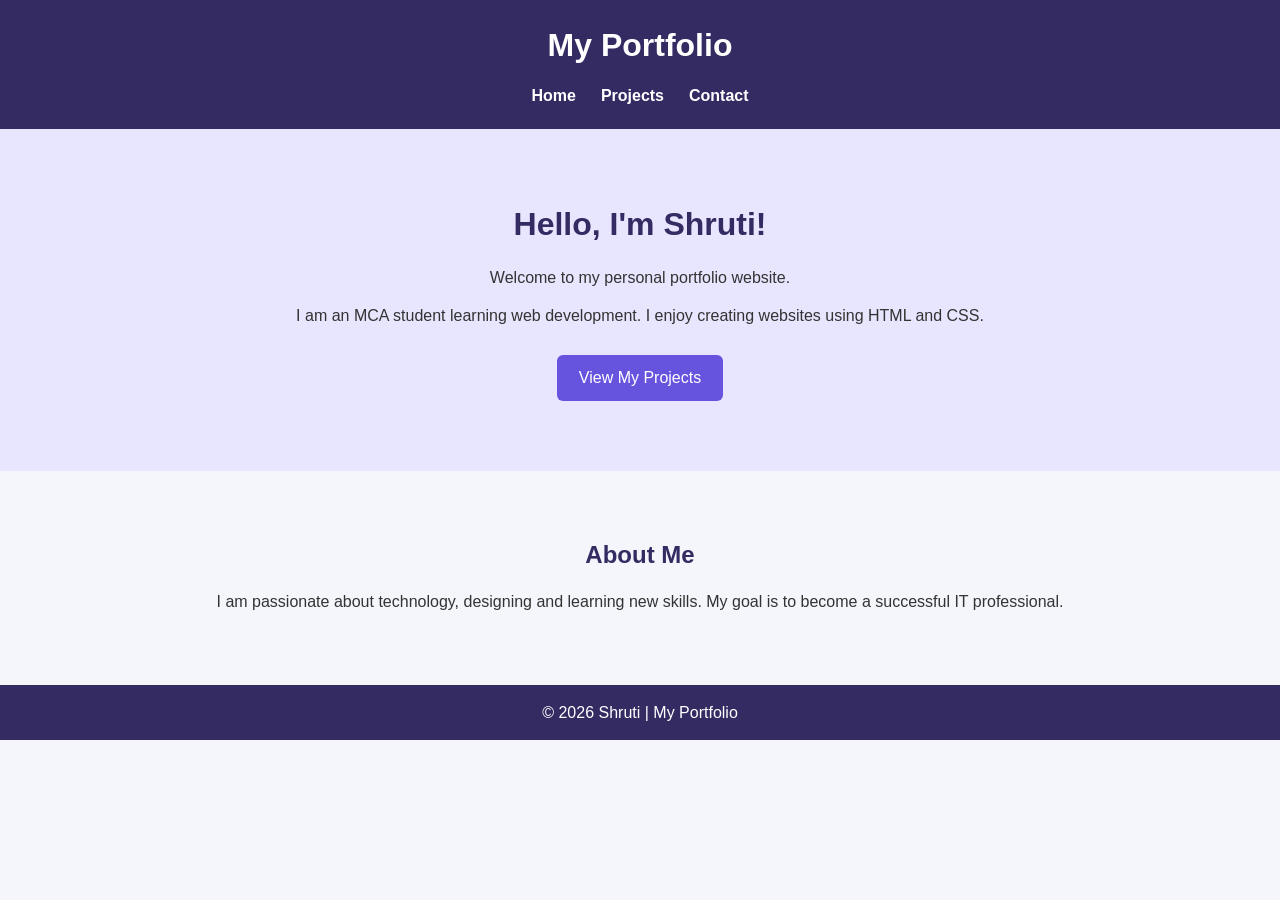
==== index.html @ 4481ad89 "Add files via upload Upload portfolio website." ====
<!DOCTYPE html>
<html lang="en">
<head>
    <meta charset="UTF-8">
    <meta name="viewport" content="width=device-width, initial-scale=1.0">
    <title>Home | My Portfolio</title>
    <link rel="stylesheet" href="styles.css">
</head>
<body>
    <header>
        <h1>My Portfolio</h1>
        <nav>
            <a href="index.html">Home</a>
            <a href="projects.html">Projects</a>
            <a href="contact.html">Contact</a>
        </nav>
    </header>

    <main>
        <section class="hero">
            <h2>Hello, I'm Shruti!</h2>
            <p>Welcome to my personal portfolio website.</p>
            <p>I am an MCA student learning web development.
               I enjoy creating websites using HTML and CSS.</p>
            <a class="btn" href="projects.html">View My Projects</a>
        </section>

        <section class="about">
            <h2>About Me</h2>
            <p>I am passionate about technology, designing
               and learning new skills. My goal is to
               become a successful IT professional.</p>
        </section>
    </main>

    <footer>
        <p>&copy; 2026 Shruti | My Portfolio</p>
    </footer>
</body>
</html>
---- styles.css ----
* {
    margin: 0;
    padding: 0;
    box-sizing: border-box;
}

body {
    font-family: Arial, sans-serif;
    background-color: #f4f6fb;
    color: #333;
    line-height: 1.6;
}

/* Header */
header {
    background-color: #342b63;
    color: white;
    padding: 20px;
    text-align: center;
}

header h1 {
    margin-bottom: 12px;
}

/* Navigation */
nav {
    display: flex;
    justify-content: center;
    gap: 25px;
    flex-wrap: wrap;
}

nav a {
    color: white;
    text-decoration: none;
    font-weight: bold;
}

nav a:hover {
    color: #ffd166;
}

/* Home hero */
.hero {
    text-align: center;
    padding: 70px 20px;
    background-color: #e8e5ff;
}

.hero h2 {
    color: #342b63;
    font-size: 32px;
    margin-bottom: 15px;
}

.hero p {
    margin-bottom: 12px;
}

/* Button */
.btn {
    display: inline-block;
    background-color: #6654df;
    color: white;
    padding: 10px 22px;
    margin-top: 15px;
    text-decoration: none;
    border-radius: 6px;
}

.btn:hover {
    background-color: #4938b5;
}

/* About and content */
.about, .content {
    max-width: 1000px;
    margin: 35px auto;
    padding: 30px 20px;
    text-align: center;
}

.about h2, .content h2 {
    color: #342b63;
    margin-bottom: 15px;
}

/* Project cards */
.project-container {
    display: flex;
    justify-content: center;
    gap: 20px;
    flex-wrap: wrap;
    margin-top: 25px;
}

.project-card {
    background-color: white;
    padding: 25px;
    border-radius: 10px;
    width: 280px;
    box-shadow: 0 3px 12px rgba(0,0,0,0.1);
    text-align: left;
}

.project-card h3 {
    color: #6654df;
    margin-bottom: 10px;
}

/* Contact form */
.contact-form {
    max-width: 500px;
    margin: 25px auto;
    display: flex;
    flex-direction: column;
    gap: 12px;
    text-align: left;
}

.contact-form input,
.contact-form textarea {
    padding: 12px;
    border: 1px solid #ccc;
    border-radius: 6px;
    font-size: 15px;
    width: 100%;
}

.contact-form button {
    padding: 12px;
    background-color: #6654df;
    color: white;
    border: none;
    border-radius: 6px;
    font-size: 16px;
    cursor: pointer;
}

.contact-form button:hover {
    background-color: #4938b5;
}

/* Footer */
footer {
    background-color: #342b63;
    color: white;
    text-align: center;
    padding: 15px;
    margin-top: 40px;
}
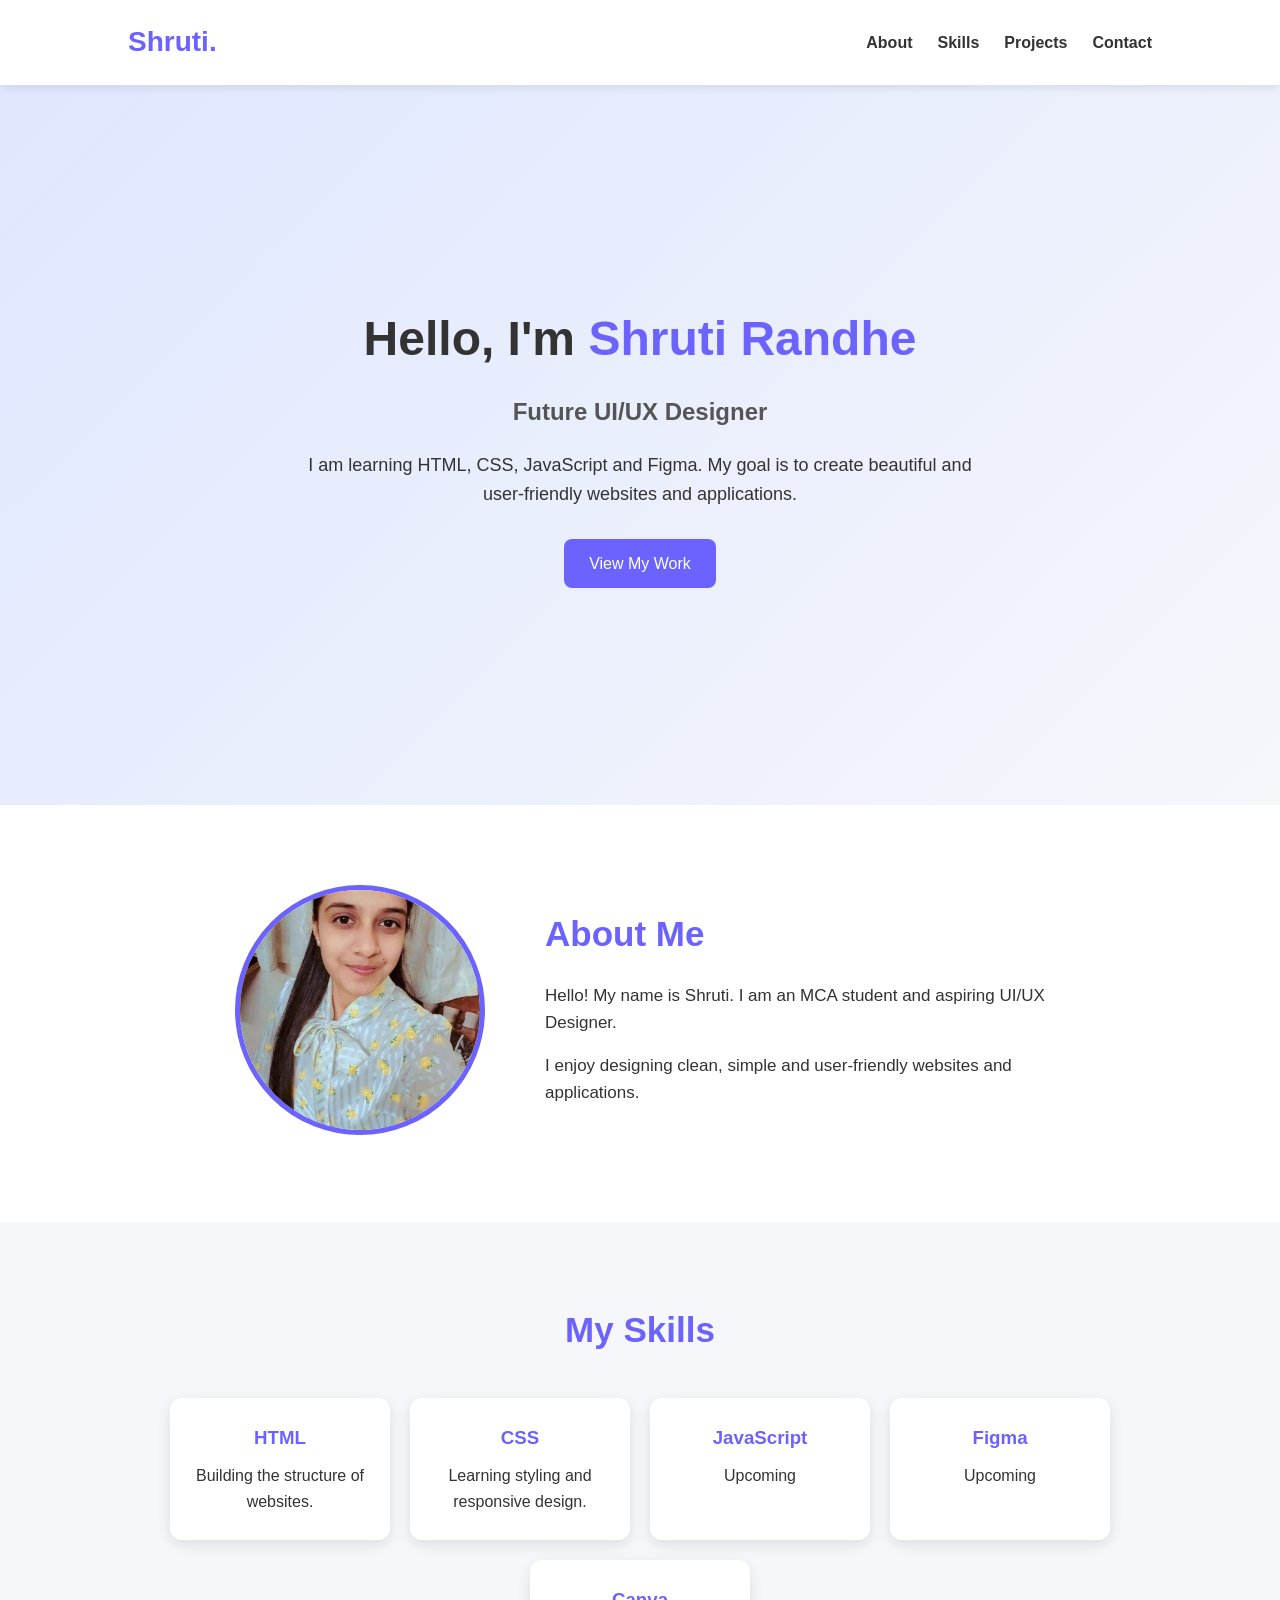
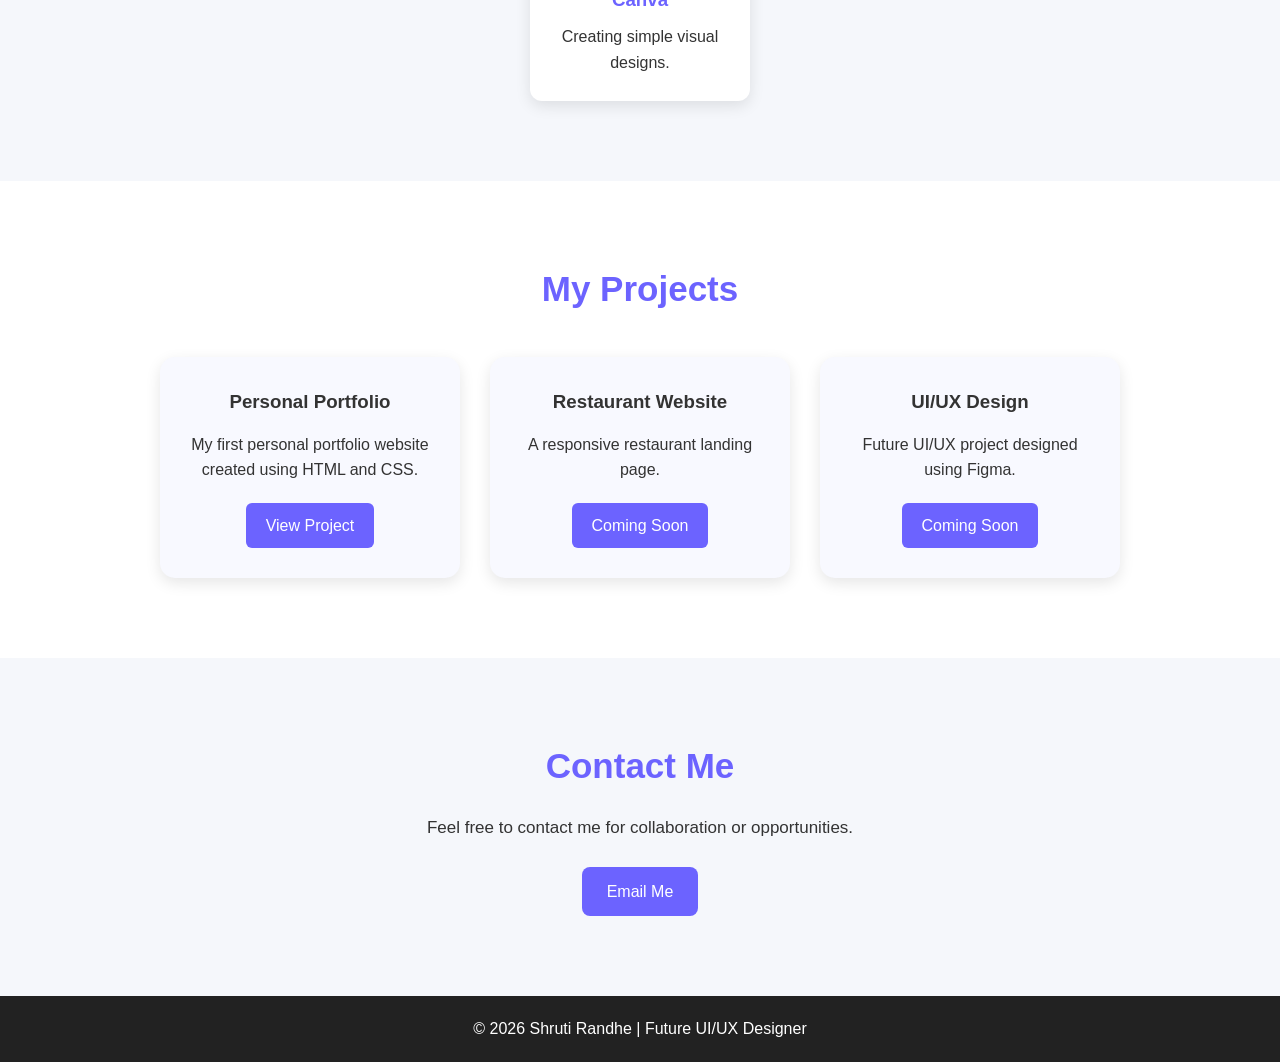
==== commit 4de437b7: "Final portfolio version" ====
--- a/index.html
+++ b/index.html
@@ -1,41 +1,212 @@
-
-<!DOCTYPE html>
-<html lang="en">
-<head>
-    <meta charset="UTF-8">
-    <meta name="viewport" content="width=device-width, initial-scale=1.0">
-    <title>Home | My Portfolio</title>
-    <link rel="stylesheet" href="styles.css">
-</head>
-<body>
-    <header>
-        <h1>My Portfolio</h1>
-        <nav>
-            <a href="index.html">Home</a>
-            <a href="projects.html">Projects</a>
-            <a href="contact.html">Contact</a>
-        </nav>
-    </header>
-
-    <main>
-        <section class="hero">
-            <h2>Hello, I'm Shruti!</h2>
-            <p>Welcome to my personal portfolio website.</p>
-            <p>I am an MCA student learning web development.
-               I enjoy creating websites using HTML and CSS.</p>
-            <a class="btn" href="projects.html">View My Projects</a>
-        </section>
-
-        <section class="about">
-            <h2>About Me</h2>
-            <p>I am passionate about technology, designing
-               and learning new skills. My goal is to
-               become a successful IT professional.</p>
-        </section>
-    </main>
-
-    <footer>
-        <p>&copy; 2026 Shruti | My Portfolio</p>
-    </footer>
-</body>
+<!DOCTYPE html>
+<html lang="en">
+
+<head>
+    <meta charset="UTF-8">
+    <meta name="viewport" content="width=device-width, initial-scale=1.0">
+
+    <title>Shruti | Portfolio</title>
+
+    <!-- CSS File -->
+    <link rel="stylesheet" href="style.css">
+</head>
+
+<body>
+
+    <!-- NAVIGATION BAR -->
+
+    <nav class="navbar">
+
+        <h2 class="logo">Shruti.</h2>
+
+        <ul class="nav-links">
+            <li><a href="#about">About</a></li>
+            <li><a href="#skills">Skills</a></li>
+            <li><a href="#projects">Projects</a></li>
+            <li><a href="#contact">Contact</a></li>
+        </ul>
+
+    </nav>
+
+
+    <!-- HERO SECTION -->
+
+    <section class="hero">
+
+        <div class="hero-content">
+
+            <h1>Hello, I'm <span>Shruti Randhe</span></h1>
+
+            <h2>Future UI/UX Designer</h2>
+
+            <p>
+                I am learning HTML, CSS, JavaScript and Figma.
+                My goal is to create beautiful and user-friendly
+                websites and applications.
+            </p>
+
+            <a href="#projects" class="btn">
+                View My Work
+            </a>
+
+        </div>
+
+    </section>
+
+
+    <!-- ABOUT SECTION -->
+
+    <section id="about" class="about">
+
+        <div class="about-image">
+
+            <img src="profile.jpg" alt="Shruti Profile Picture">
+
+        </div>
+
+        <div class="about-content">
+
+            <h2>About Me</h2>
+
+            <p>
+                Hello! My name is Shruti. I am an MCA student
+                and aspiring UI/UX Designer.
+            </p>
+
+            <p>
+                I enjoy designing clean, simple and user-friendly
+                websites and applications.
+            </p>
+
+        </div>
+
+    </section>
+
+
+    <!-- SKILLS SECTION -->
+
+    <section id="skills" class="skills">
+
+        <h2>My Skills</h2>
+
+        <div class="skills-container">
+
+            <div class="skill-card">
+                <h3>HTML</h3>
+                <p>Building the structure of websites.</p>
+            </div>
+
+            <div class="skill-card">
+                <h3>CSS</h3>
+                <p>Learning styling and responsive design.</p>
+            </div>
+
+            <div class="skill-card">
+                <h3>JavaScript</h3>
+                <p>Upcoming</p>
+            </div>
+
+            <div class="skill-card">
+                <h3>Figma</h3>
+                <p>Upcoming</p>
+            </div>
+
+            <div class="skill-card">
+                <h3>Canva</h3>
+                <p>Creating simple visual designs.</p>
+            </div>
+
+        </div>
+
+    </section>
+
+
+    <!-- PROJECT SECTION -->
+
+    <section id="projects" class="projects">
+
+        <h2>My Projects</h2>
+
+        <div class="project-container">
+
+
+            <div class="project-card">
+
+                <h3>Personal Portfolio</h3>
+
+                <p>
+                    My first personal portfolio website created
+                    using HTML and CSS.
+                </p>
+
+                <a href="#" class="project-btn">
+                    View Project
+                </a>
+
+            </div>
+
+
+            <div class="project-card">
+
+                <h3>Restaurant Website</h3>
+
+                <p>
+                    A responsive restaurant landing page.
+                </p>
+
+                <a href="#" class="project-btn">
+                    Coming Soon
+                </a>
+
+            </div>
+
+
+            <div class="project-card">
+
+                <h3>UI/UX Design</h3>
+
+                <p>
+                    Future UI/UX project designed using Figma.
+                </p>
+
+                <a href="#" class="project-btn">
+                    Coming Soon
+                </a>
+
+            </div>
+
+
+        </div>
+
+    </section>
+
+
+    <!-- CONTACT SECTION -->
+
+    <section id="contact" class="contact">
+
+        <h2>Contact Me</h2>
+
+        <p>
+            Feel free to contact me for collaboration or opportunities.
+        </p>
+
+        <a href="mailto:shrutirandhe423@gmail.com" class="btn">
+            Email Me
+        </a>
+
+    </section>
+
+
+    <!-- FOOTER -->
+
+    <footer>
+
+        <p>© 2026 Shruti Randhe | Future UI/UX Designer</p>
+
+    </footer>
+
+
+</body>
+
 </html>
--- a/style.css
+++ b/style.css
@@ -0,0 +1,505 @@
+/* =========================
+   GENERAL STYLING
+========================= */
+
+* {
+    margin: 0;
+    padding: 0;
+    box-sizing: border-box;
+}
+
+
+body {
+    font-family: Arial, sans-serif;
+    background-color: #f5f7fb;
+    color: #333;
+    line-height: 1.6;
+}
+
+
+/* =========================
+   NAVIGATION BAR
+========================= */
+
+.navbar {
+    display: flex;
+    justify-content: space-between;
+    align-items: center;
+
+    padding: 20px 10%;
+
+    background-color: #ffffff;
+
+    box-shadow: 0 2px 10px rgba(0, 0, 0, 0.1);
+
+    position: sticky;
+    top: 0;
+}
+
+
+.logo {
+    font-size: 28px;
+    color: #6c63ff;
+}
+
+
+.nav-links {
+    display: flex;
+    list-style: none;
+    gap: 25px;
+}
+
+
+.nav-links a {
+    text-decoration: none;
+    color: #333;
+
+    font-weight: bold;
+
+    transition: 0.3s;
+}
+
+
+.nav-links a:hover {
+    color: #6c63ff;
+}
+
+
+/* =========================
+   HERO SECTION
+========================= */
+
+.hero {
+
+    min-height: 80vh;
+
+    display: flex;
+    align-items: center;
+    justify-content: center;
+
+    text-align: center;
+
+    padding: 50px 20px;
+
+    background: linear-gradient(
+        135deg,
+        #e0e7ff,
+        #f5f7fb
+    );
+}
+
+
+.hero-content {
+    max-width: 700px;
+}
+
+
+.hero h1 {
+    font-size: 48px;
+    margin-bottom: 15px;
+}
+
+
+.hero h1 span {
+    color: #6c63ff;
+}
+
+
+.hero h2 {
+    font-size: 24px;
+    margin-bottom: 20px;
+    color: #555;
+}
+
+
+.hero p {
+    font-size: 18px;
+    margin-bottom: 30px;
+}
+
+
+/* =========================
+   BUTTON
+========================= */
+
+.btn {
+
+    display: inline-block;
+
+    background-color: #6c63ff;
+
+    color: white;
+
+    padding: 12px 25px;
+
+    border-radius: 8px;
+
+    text-decoration: none;
+
+    transition: 0.3s;
+}
+
+
+.btn:hover {
+
+    background-color: #5148e5;
+
+    transform: translateY(-3px);
+}
+
+
+/* =========================
+   ABOUT SECTION
+========================= */
+
+.about {
+
+    display: flex;
+
+    align-items: center;
+
+    justify-content: center;
+
+    gap: 60px;
+
+    padding: 80px 10%;
+
+    background-color: white;
+}
+
+
+.about-image img {
+
+    width: 250px;
+    height: 250px;
+
+    border-radius: 50%;
+
+    object-fit: cover;
+
+    border: 5px solid #6c63ff;
+}
+
+
+.about-content {
+
+    max-width: 500px;
+}
+
+
+.about-content h2 {
+
+    font-size: 35px;
+
+    margin-bottom: 20px;
+
+    color: #6c63ff;
+}
+
+
+.about-content p {
+
+    margin-bottom: 15px;
+
+    font-size: 17px;
+}
+
+
+/* =========================
+   SKILLS SECTION
+========================= */
+
+.skills {
+
+    padding: 80px 10%;
+
+    text-align: center;
+}
+
+
+.skills h2 {
+
+    font-size: 35px;
+
+    margin-bottom: 40px;
+
+    color: #6c63ff;
+}
+
+
+.skills-container {
+
+    display: flex;
+
+    justify-content: center;
+
+    flex-wrap: wrap;
+
+    gap: 20px;
+}
+
+
+.skill-card {
+
+    background-color: white;
+
+    width: 220px;
+
+    padding: 25px;
+
+    border-radius: 12px;
+
+    box-shadow: 0 5px 15px rgba(0, 0, 0, 0.1);
+
+    transition: 0.3s;
+}
+
+
+.skill-card:hover {
+
+    transform: translateY(-8px);
+
+    box-shadow: 0 10px 25px rgba(0, 0, 0, 0.15);
+}
+
+
+.skill-card h3 {
+
+    color: #6c63ff;
+
+    margin-bottom: 10px;
+}
+
+
+/* =========================
+   PROJECT SECTION
+========================= */
+
+.projects {
+
+    padding: 80px 10%;
+
+    background-color: white;
+
+    text-align: center;
+}
+
+
+.projects h2 {
+
+    font-size: 35px;
+
+    color: #6c63ff;
+
+    margin-bottom: 40px;
+}
+
+
+.project-container {
+
+    display: flex;
+
+    justify-content: center;
+
+    flex-wrap: wrap;
+
+    gap: 30px;
+}
+
+
+.project-card {
+
+    width: 300px;
+
+    padding: 30px;
+
+    background-color: #f8f9ff;
+
+    border-radius: 15px;
+
+    box-shadow: 0 5px 15px rgba(0, 0, 0, 0.1);
+
+    transition: 0.3s;
+}
+
+
+.project-card:hover {
+
+    transform: translateY(-10px);
+}
+
+
+.project-card h3 {
+
+    margin-bottom: 15px;
+
+    color: #333;
+}
+
+
+.project-card p {
+
+    margin-bottom: 20px;
+}
+
+
+.project-btn {
+
+    display: inline-block;
+
+    background-color: #6c63ff;
+
+    color: white;
+
+    padding: 10px 20px;
+
+    text-decoration: none;
+
+    border-radius: 6px;
+
+    transition: 0.3s;
+}
+
+
+.project-btn:hover {
+
+    background-color: #5148e5;
+
+    transform: scale(1.05);
+}
+
+
+/* =========================
+   CONTACT SECTION
+========================= */
+
+.contact {
+
+    text-align: center;
+
+    padding: 80px 20px;
+}
+
+
+.contact h2 {
+
+    font-size: 35px;
+
+    color: #6c63ff;
+
+    margin-bottom: 20px;
+}
+
+
+.contact p {
+
+    margin-bottom: 25px;
+
+    font-size: 17px;
+}
+
+
+/* =========================
+   FOOTER
+========================= */
+
+footer {
+
+    text-align: center;
+
+    padding: 20px;
+
+    background-color: #222;
+
+    color: white;
+}
+
+
+/* =========================
+   RESPONSIVE DESIGN
+========================= */
+
+
+/* TABLET */
+
+@media (max-width: 768px) {
+
+    .navbar {
+
+        flex-direction: column;
+
+        gap: 15px;
+    }
+
+
+    .hero h1 {
+
+        font-size: 36px;
+    }
+
+
+    .about {
+
+        flex-direction: column;
+
+        text-align: center;
+
+        gap: 30px;
+    }
+
+
+    .about-image img {
+
+        width: 200px;
+        height: 200px;
+    }
+
+}
+
+
+/* MOBILE */
+
+@media (max-width: 480px) {
+
+    .nav-links {
+
+        gap: 12px;
+
+        font-size: 14px;
+    }
+
+
+    .hero h1 {
+
+        font-size: 30px;
+    }
+
+
+    .hero h2 {
+
+        font-size: 20px;
+    }
+
+
+    .hero p {
+
+        font-size: 16px;
+    }
+
+
+    .skills-container,
+    .project-container {
+
+        flex-direction: column;
+
+        align-items: center;
+    }
+
+
+    .skill-card,
+    .project-card {
+
+        width: 100%;
+    }
+
+}
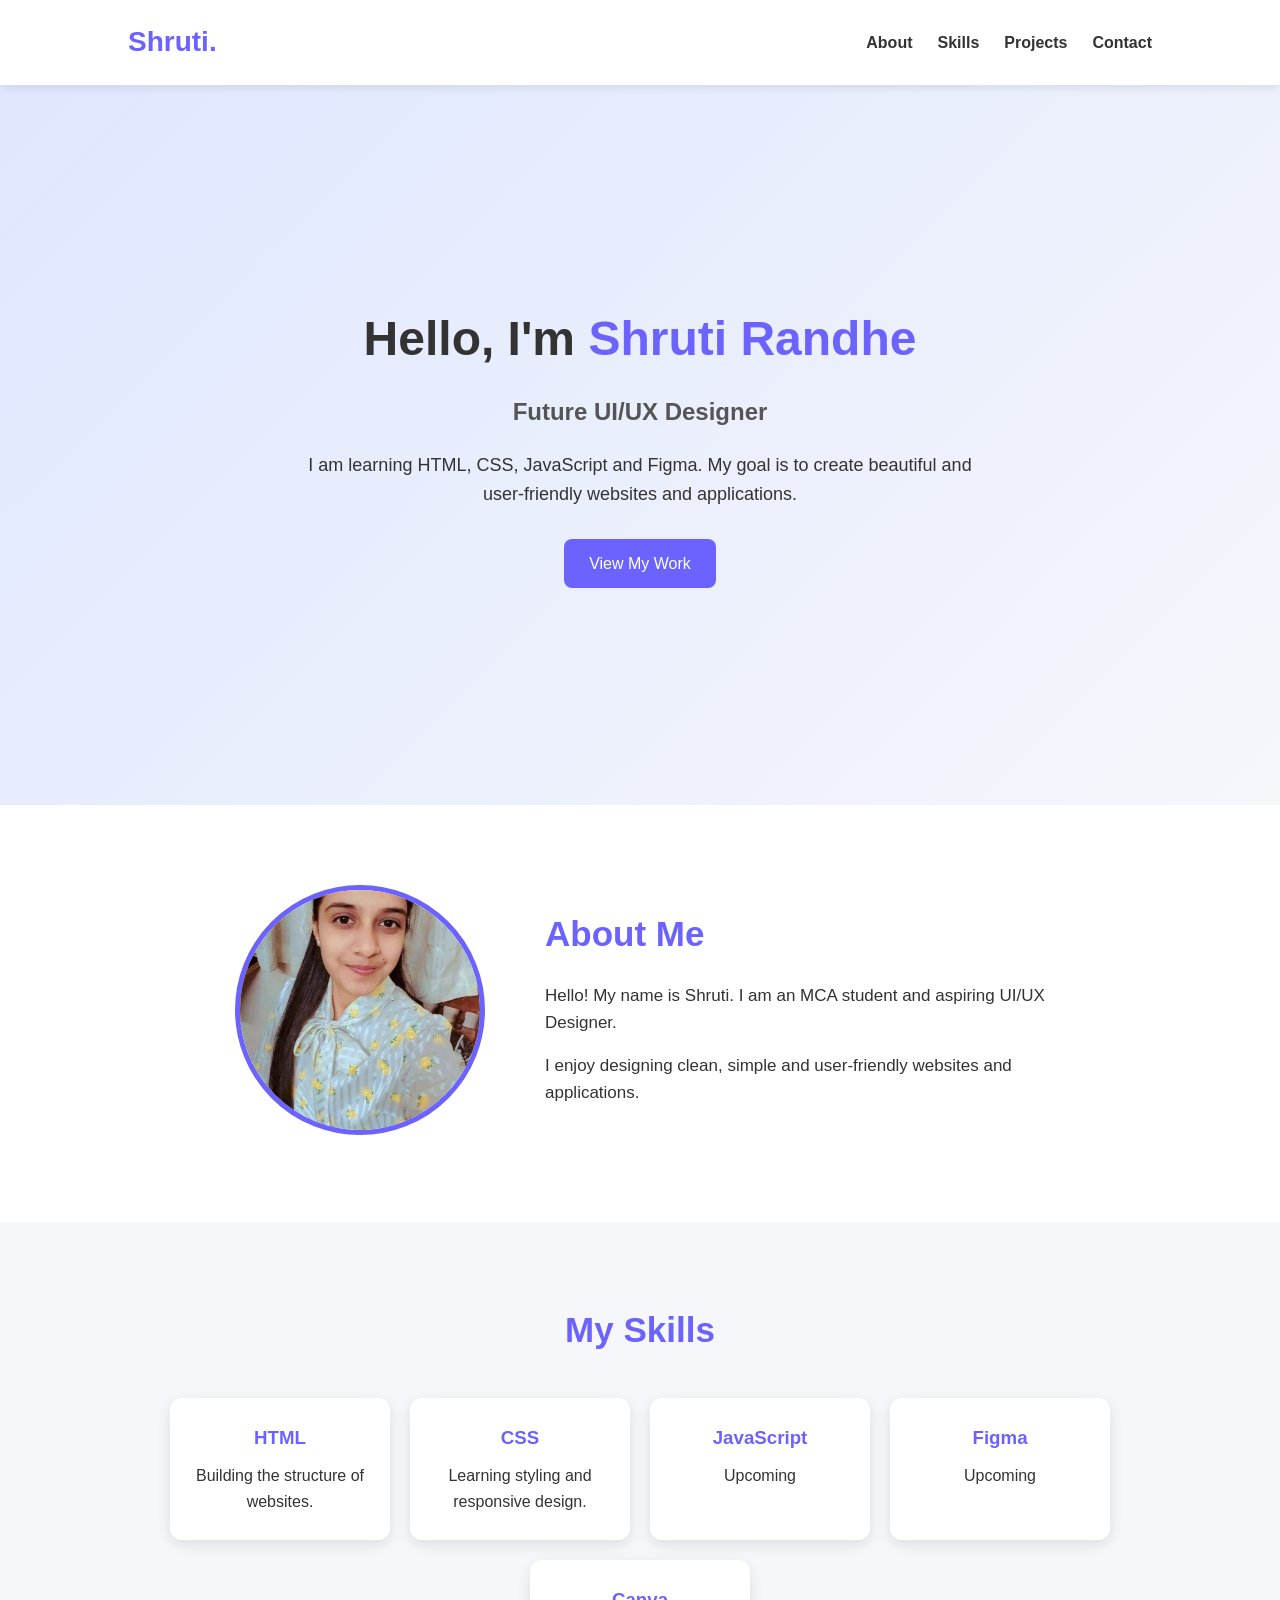
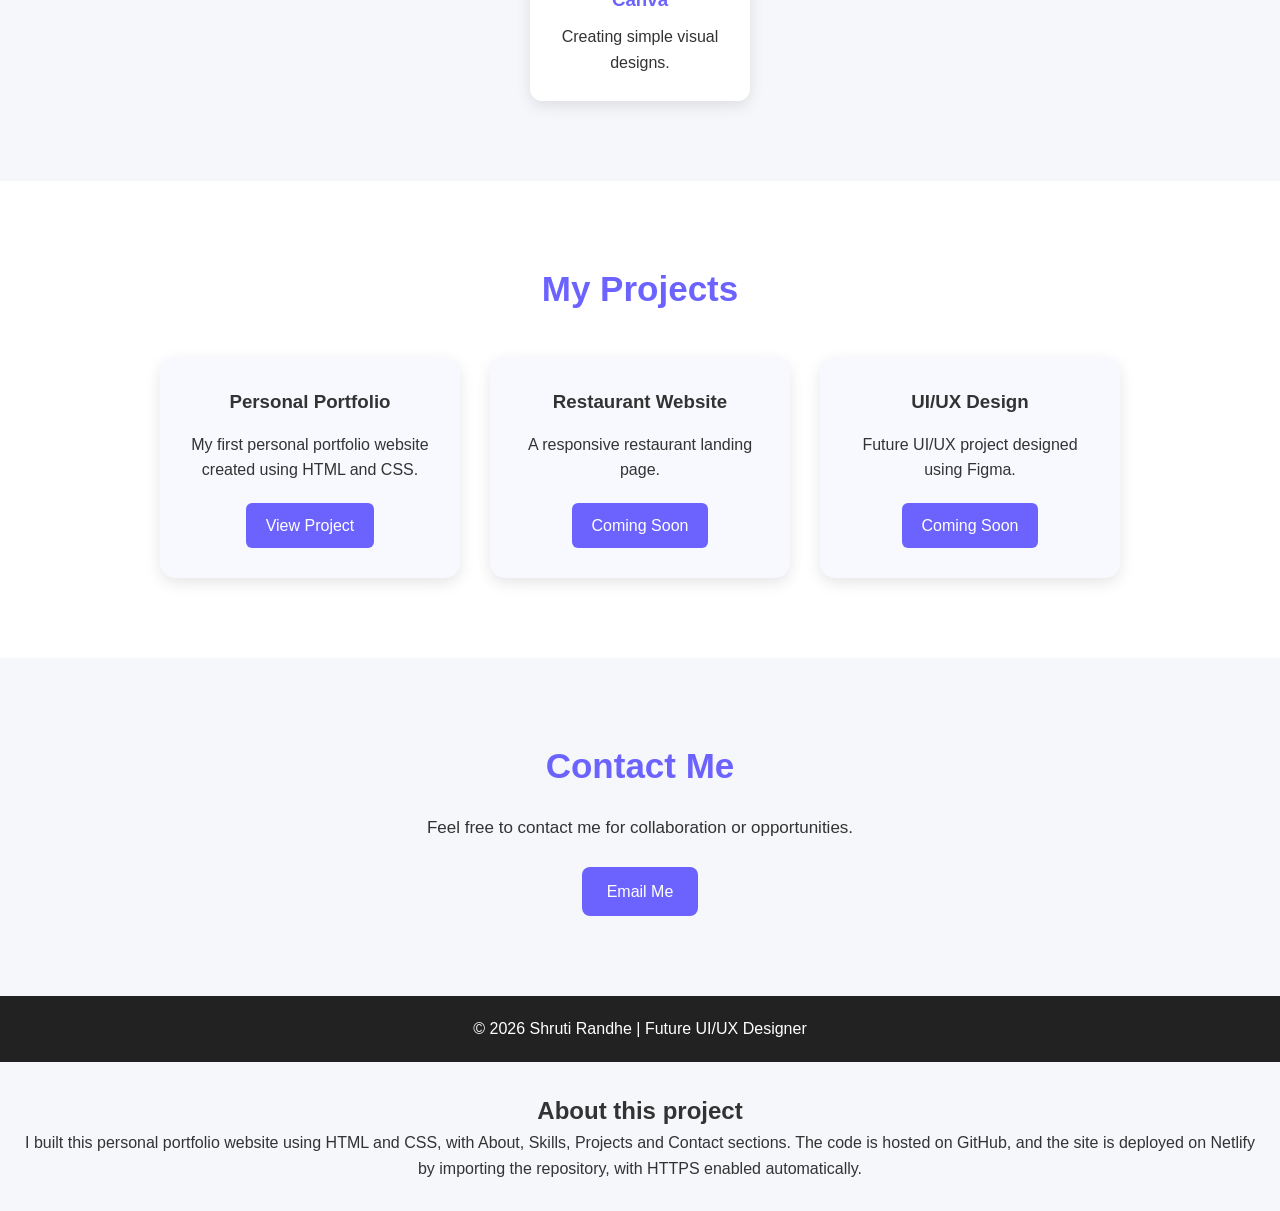
==== commit 106358b0: "Add project description" ====
--- a/index.html
+++ b/index.html
@@ -207,6 +207,10 @@
     </footer>
 
 
+<section style="text-align:center; padding:30px 20px;">
+  <h2>About this project</h2>
+  <p>I built this personal portfolio website using HTML and CSS, with About, Skills, Projects and Contact sections. The code is hosted on GitHub, and the site is deployed on Netlify by importing the repository, with HTTPS enabled automatically.</p>
+</section>
 </body>
 
 </html>
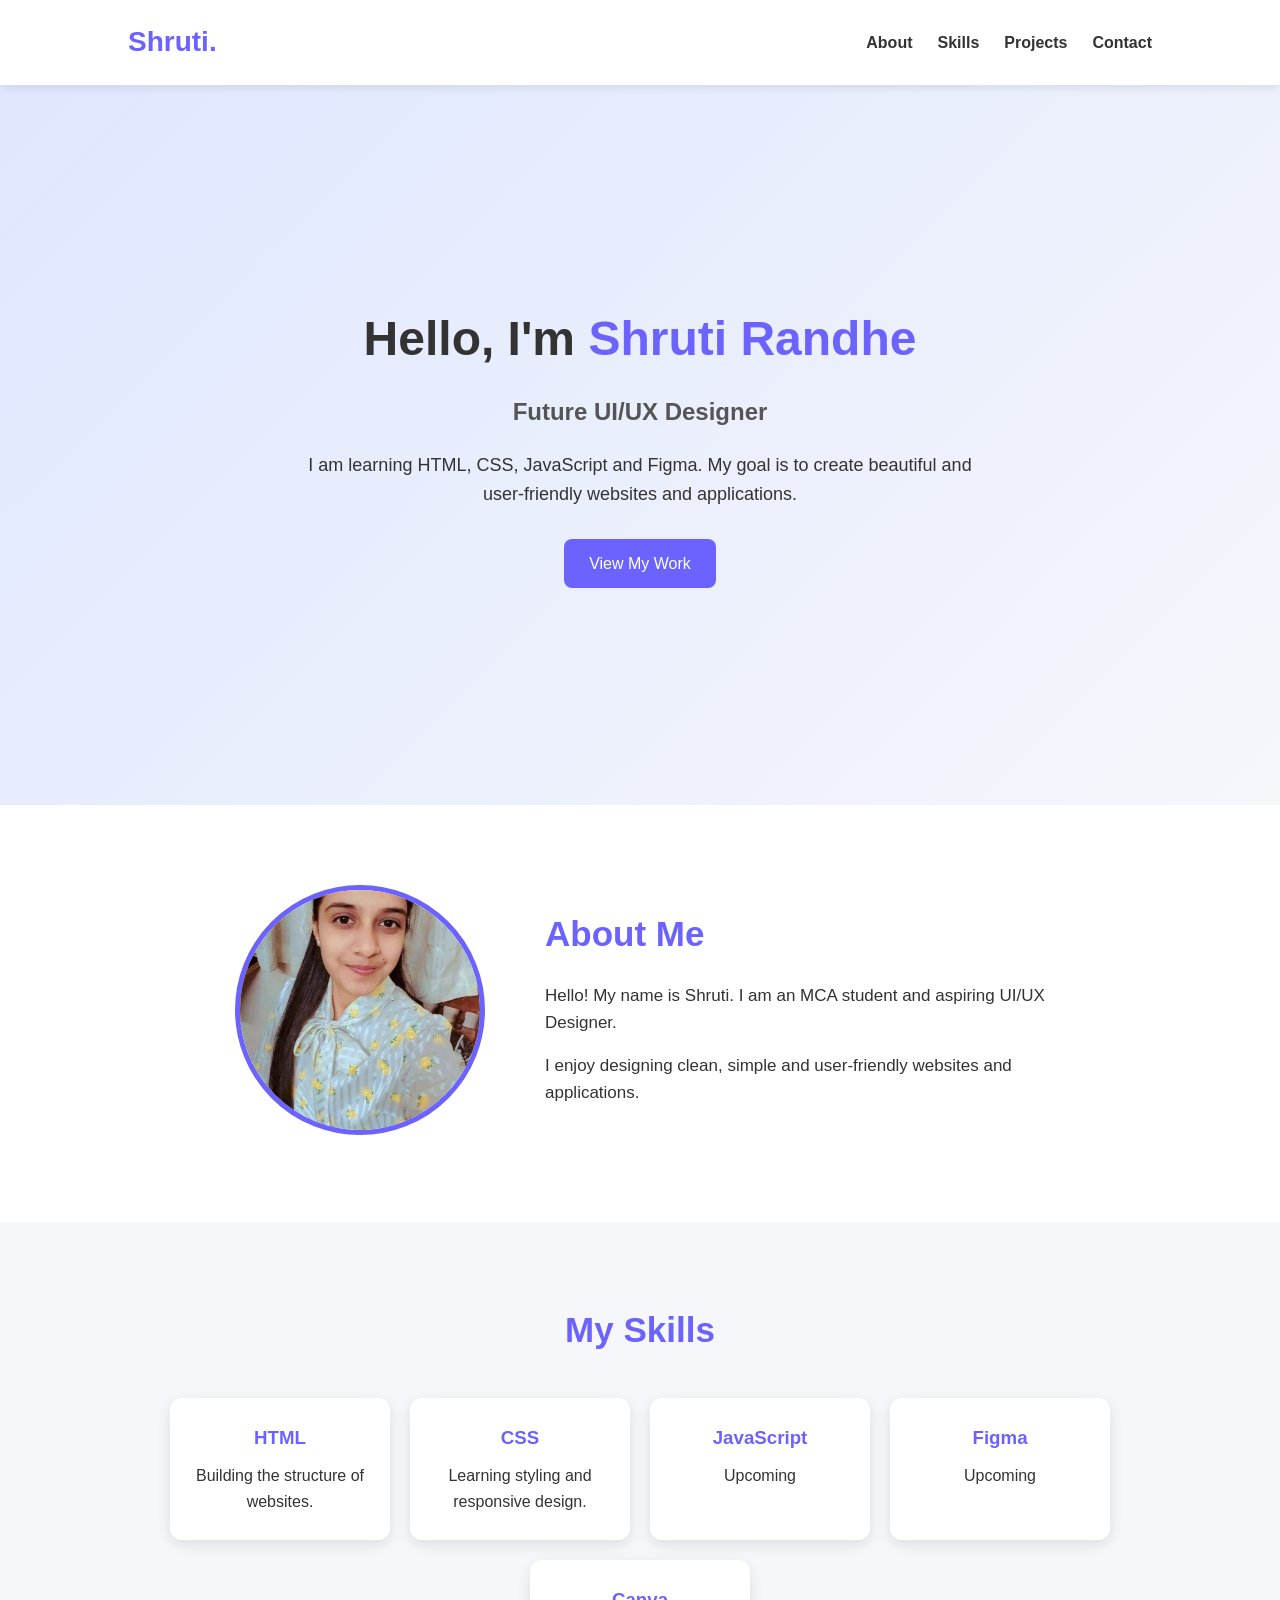
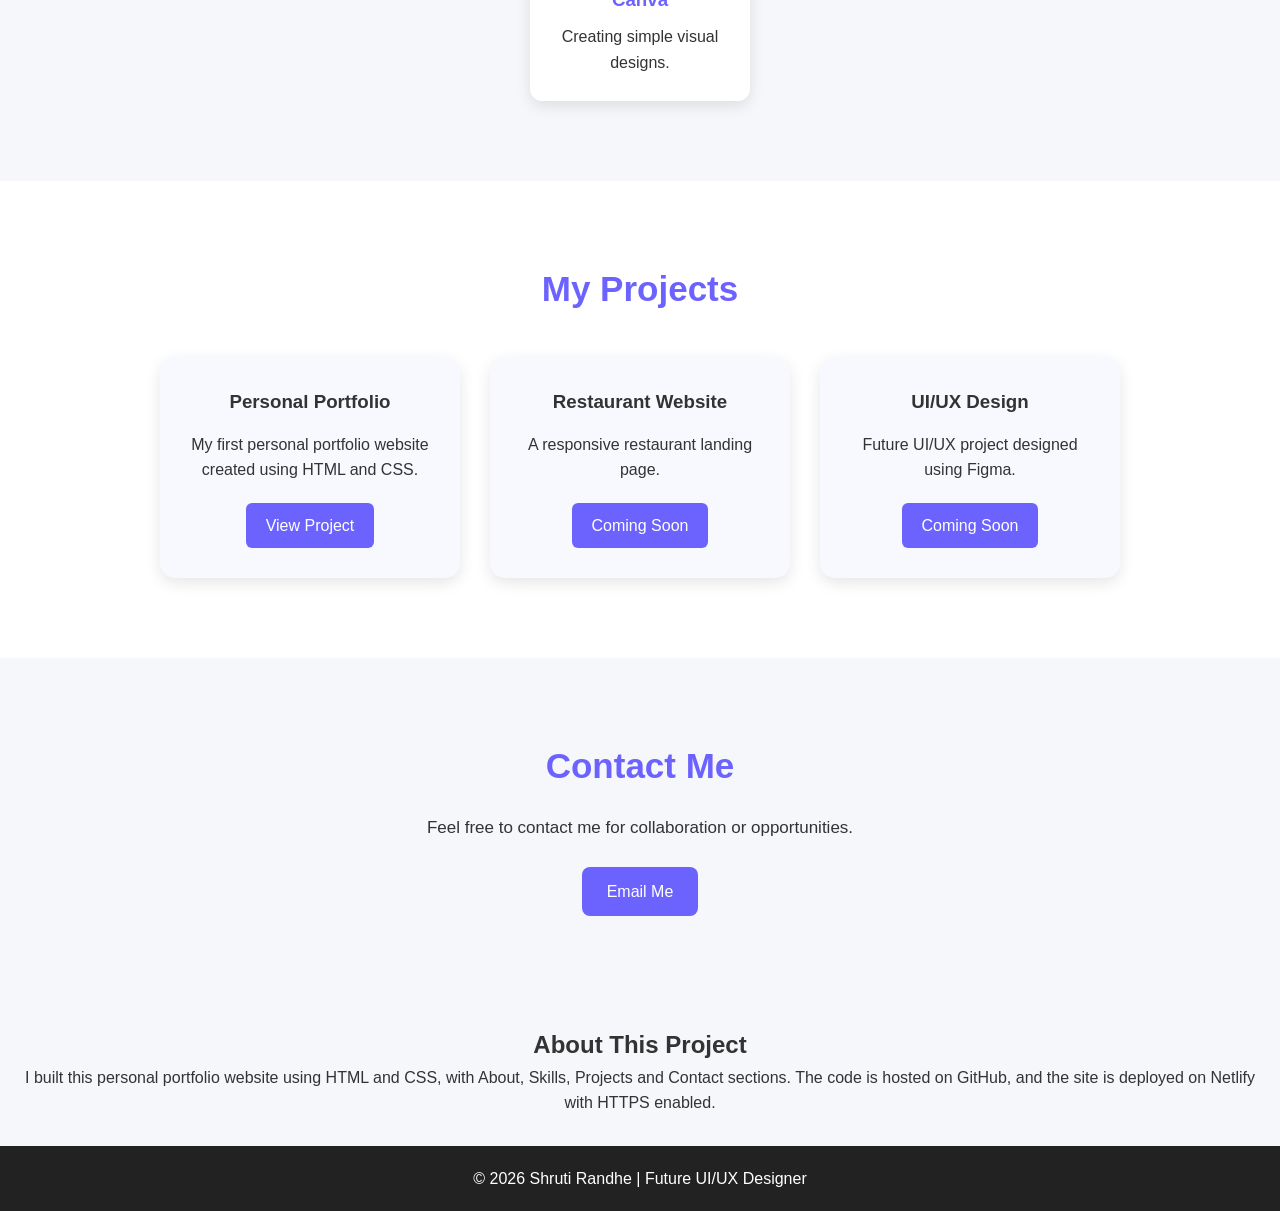
==== commit 38603e06: "Optimize CSS performance" ====
--- a/index.html
+++ b/index.html
@@ -1,3 +1,4 @@
+
 <!DOCTYPE html>
 <html lang="en">
 
@@ -5,17 +6,41 @@
     <meta charset="UTF-8">
     <meta name="viewport" content="width=device-width, initial-scale=1.0">
 
-    <title>Shruti | Portfolio</title>
+    <title>Shruti Randhe | UI/UX Designer Portfolio</title>
+
+    <meta name="description" content="Explore Shruti Randhe's personal portfolio, featuring her skills in HTML, CSS, Canva, and web design, along with projects and contact information.">
+
+    <meta name="author" content="Shruti Randhe">
+
+    <!-- JSON-LD Person Structured Data -->
+    <script type="application/ld+json">
+    {
+        "@context": "https://schema.org",
+        "@type": "Person",
+        "name": "Shruti Randhe",
+        "jobTitle": "Aspiring UI/UX Designer",
+        "description": "MCA student learning web development and UI/UX design, with an interest in creating simple and user-friendly websites and applications.",
+        "knowsAbout": [
+            "HTML",
+            "CSS",
+            "JavaScript",
+            "Figma",
+            "Canva",
+            "UI/UX Design",
+            "Web Development"
+        ],
+        "email": "mailto:shrutirandhe423@gmail.com"
+    }
+    </script>
 
     <!-- CSS File -->
-    <link rel="stylesheet" href="style.css">
+<link rel="stylesheet" href="style.min.css">
 </head>
 
 <body>
 
     <!-- NAVIGATION BAR -->
-
-    <nav class="navbar">
+    <nav class="navbar" aria-label="Main navigation">
 
         <h2 class="logo">Shruti.</h2>
 
@@ -28,189 +53,183 @@
 
     </nav>
 
-
-    <!-- HERO SECTION -->
-
-    <section class="hero">
-
-        <div class="hero-content">
-
-            <h1>Hello, I'm <span>Shruti Randhe</span></h1>
-
-            <h2>Future UI/UX Designer</h2>
+    <main>
+
+        <!-- HERO SECTION -->
+        <section class="hero">
+
+            <div class="hero-content">
+
+                <h1>Hello, I'm <span>Shruti Randhe</span></h1>
+
+                <h2>Future UI/UX Designer</h2>
+
+                <p>
+                    I am learning HTML, CSS, JavaScript and Figma.
+                    My goal is to create beautiful and user-friendly
+                    websites and applications.
+                </p>
+
+                <a href="#projects" class="btn">
+                    View My Work
+                </a>
+
+            </div>
+
+        </section>
+
+        <!-- ABOUT SECTION -->
+        <section id="about" class="about">
+
+            <div class="about-image">
+                <img src="profile.jpg" alt="Shruti Randhe profile picture">
+            </div>
+
+            <div class="about-content">
+
+                <h2>About Me</h2>
+
+                <p>
+                    Hello! My name is Shruti. I am an MCA student
+                    and aspiring UI/UX Designer.
+                </p>
+
+                <p>
+                    I enjoy designing clean, simple and user-friendly
+                    websites and applications.
+                </p>
+
+            </div>
+
+        </section>
+
+        <!-- SKILLS SECTION -->
+        <section id="skills" class="skills">
+
+            <h2>My Skills</h2>
+
+            <div class="skills-container">
+
+                <div class="skill-card">
+                    <h3>HTML</h3>
+                    <p>Building the structure of websites.</p>
+                </div>
+
+                <div class="skill-card">
+                    <h3>CSS</h3>
+                    <p>Learning styling and responsive design.</p>
+                </div>
+
+                <div class="skill-card">
+                    <h3>JavaScript</h3>
+                    <p>Upcoming</p>
+                </div>
+
+                <div class="skill-card">
+                    <h3>Figma</h3>
+                    <p>Upcoming</p>
+                </div>
+
+                <div class="skill-card">
+                    <h3>Canva</h3>
+                    <p>Creating simple visual designs.</p>
+                </div>
+
+            </div>
+
+        </section>
+
+        <!-- PROJECTS SECTION -->
+        <section id="projects" class="projects">
+
+            <h2>My Projects</h2>
+
+            <div class="project-container">
+
+                <div class="project-card">
+
+                    <h3>Personal Portfolio</h3>
+
+                    <p>
+                        My first personal portfolio website created
+                        using HTML and CSS.
+                    </p>
+
+                    <a href="#" class="project-btn">
+                        View Project
+                    </a>
+
+                </div>
+
+                <div class="project-card">
+
+                    <h3>Restaurant Website</h3>
+
+                    <p>
+                        A responsive restaurant landing page.
+                    </p>
+
+                    <a href="#" class="project-btn">
+                        Coming Soon
+                    </a>
+
+                </div>
+
+                <div class="project-card">
+
+                    <h3>UI/UX Design</h3>
+
+                    <p>
+                        Future UI/UX project designed using Figma.
+                    </p>
+
+                    <a href="#" class="project-btn">
+                        Coming Soon
+                    </a>
+
+                </div>
+
+            </div>
+
+        </section>
+
+        <!-- CONTACT SECTION -->
+        <section id="contact" class="contact">
+
+            <h2>Contact Me</h2>
 
             <p>
-                I am learning HTML, CSS, JavaScript and Figma.
-                My goal is to create beautiful and user-friendly
-                websites and applications.
+                Feel free to contact me for collaboration or opportunities.
             </p>
 
-            <a href="#projects" class="btn">
-                View My Work
+            <a href="mailto:shrutirandhe423@gmail.com" class="btn">
+                Email Me
             </a>
 
-        </div>
-
-    </section>
-
-
-    <!-- ABOUT SECTION -->
-
-    <section id="about" class="about">
-
-        <div class="about-image">
-
-            <img src="profile.jpg" alt="Shruti Profile Picture">
-
-        </div>
-
-        <div class="about-content">
-
-            <h2>About Me</h2>
+        </section>
+
+        <!-- ABOUT THIS PROJECT -->
+        <section class="project-information"
+                 style="text-align: center; padding: 30px 20px;">
+
+            <h2>About This Project</h2>
 
             <p>
-                Hello! My name is Shruti. I am an MCA student
-                and aspiring UI/UX Designer.
+                I built this personal portfolio website using HTML and CSS,
+                with About, Skills, Projects and Contact sections. The code
+                is hosted on GitHub, and the site is deployed on Netlify
+                with HTTPS enabled.
             </p>
 
-            <p>
-                I enjoy designing clean, simple and user-friendly
-                websites and applications.
-            </p>
-
-        </div>
-
-    </section>
-
-
-    <!-- SKILLS SECTION -->
-
-    <section id="skills" class="skills">
-
-        <h2>My Skills</h2>
-
-        <div class="skills-container">
-
-            <div class="skill-card">
-                <h3>HTML</h3>
-                <p>Building the structure of websites.</p>
-            </div>
-
-            <div class="skill-card">
-                <h3>CSS</h3>
-                <p>Learning styling and responsive design.</p>
-            </div>
-
-            <div class="skill-card">
-                <h3>JavaScript</h3>
-                <p>Upcoming</p>
-            </div>
-
-            <div class="skill-card">
-                <h3>Figma</h3>
-                <p>Upcoming</p>
-            </div>
-
-            <div class="skill-card">
-                <h3>Canva</h3>
-                <p>Creating simple visual designs.</p>
-            </div>
-
-        </div>
-
-    </section>
-
-
-    <!-- PROJECT SECTION -->
-
-    <section id="projects" class="projects">
-
-        <h2>My Projects</h2>
-
-        <div class="project-container">
-
-
-            <div class="project-card">
-
-                <h3>Personal Portfolio</h3>
-
-                <p>
-                    My first personal portfolio website created
-                    using HTML and CSS.
-                </p>
-
-                <a href="#" class="project-btn">
-                    View Project
-                </a>
-
-            </div>
-
-
-            <div class="project-card">
-
-                <h3>Restaurant Website</h3>
-
-                <p>
-                    A responsive restaurant landing page.
-                </p>
-
-                <a href="#" class="project-btn">
-                    Coming Soon
-                </a>
-
-            </div>
-
-
-            <div class="project-card">
-
-                <h3>UI/UX Design</h3>
-
-                <p>
-                    Future UI/UX project designed using Figma.
-                </p>
-
-                <a href="#" class="project-btn">
-                    Coming Soon
-                </a>
-
-            </div>
-
-
-        </div>
-
-    </section>
-
-
-    <!-- CONTACT SECTION -->
-
-    <section id="contact" class="contact">
-
-        <h2>Contact Me</h2>
-
-        <p>
-            Feel free to contact me for collaboration or opportunities.
-        </p>
-
-        <a href="mailto:shrutirandhe423@gmail.com" class="btn">
-            Email Me
-        </a>
-
-    </section>
-
+        </section>
+
+    </main>
 
     <!-- FOOTER -->
-
     <footer>
-
         <p>© 2026 Shruti Randhe | Future UI/UX Designer</p>
-
     </footer>
 
-
-<section style="text-align:center; padding:30px 20px;">
-  <h2>About this project</h2>
-  <p>I built this personal portfolio website using HTML and CSS, with About, Skills, Projects and Contact sections. The code is hosted on GitHub, and the site is deployed on Netlify by importing the repository, with HTTPS enabled automatically.</p>
-</section>
 </body>
 
-</html>+</html>
--- a/style.min.css
+++ b/style.min.css
@@ -0,0 +1 @@
+.hero h1 span,.logo,.nav-links a:hover{color:#6c63ff}.hero,.nav-links,.navbar{display:flex}.btn,.nav-links a,.project-btn{text-decoration:none}.contact,.hero,.projects,.skills,footer{text-align:center}*{margin:0;padding:0;box-sizing:border-box}body{font-family:Arial,sans-serif;background-color:#f5f7fb;color:#333;line-height:1.6}.navbar{justify-content:space-between;align-items:center;padding:20px 10%;background-color:#fff;box-shadow:0 2px 10px rgba(0,0,0,.1);position:sticky;top:0}.project-card,.skill-card{box-shadow:0 5px 15px rgba(0,0,0,.1);transition:.3s}.logo{font-size:28px}.nav-links{list-style:none;gap:25px}.nav-links a{color:#333;font-weight:700;transition:.3s}.hero{min-height:80vh;align-items:center;justify-content:center;padding:50px 20px;background:linear-gradient(135deg,#e0e7ff,#f5f7fb)}.hero-content{max-width:700px}.hero h1{font-size:48px;margin-bottom:15px}.hero h2{font-size:24px;margin-bottom:20px;color:#555}.hero p{font-size:18px;margin-bottom:30px}.btn{display:inline-block;background-color:#6c63ff;color:#fff;padding:12px 25px;border-radius:8px;transition:.3s}.about,.projects,.skill-card{background-color:#fff}.about,.skills{padding:80px 10%}.btn:hover{background-color:#5148e5;transform:translateY(-3px)}.about{display:flex;align-items:center;justify-content:center;gap:60px}.about-image img{width:250px;height:250px;border-radius:50%;object-fit:cover;border:5px solid #6c63ff}.about-content{max-width:500px}.about-content h2{font-size:35px;margin-bottom:20px;color:#6c63ff}.about-content p{margin-bottom:15px;font-size:17px}.skills h2{font-size:35px;margin-bottom:40px;color:#6c63ff}.skills-container{display:flex;justify-content:center;flex-wrap:wrap;gap:20px}.skill-card{width:220px;padding:25px;border-radius:12px}.skill-card:hover{transform:translateY(-8px);box-shadow:0 10px 25px rgba(0,0,0,.15)}.skill-card h3{color:#6c63ff;margin-bottom:10px}.projects{padding:80px 10%}.projects h2{font-size:35px;color:#6c63ff;margin-bottom:40px}.project-container{display:flex;justify-content:center;flex-wrap:wrap;gap:30px}.project-card{width:300px;padding:30px;background-color:#f8f9ff;border-radius:15px}.project-card:hover{transform:translateY(-10px)}.project-card h3{margin-bottom:15px;color:#333}.contact h2,.project-card p{margin-bottom:20px}.project-btn{display:inline-block;background-color:#6c63ff;color:#fff;padding:10px 20px;border-radius:6px;transition:.3s}.project-btn:hover{background-color:#5148e5;transform:scale(1.05)}.contact{padding:80px 20px}.contact h2{font-size:35px;color:#6c63ff}.contact p{margin-bottom:25px;font-size:17px}footer{padding:20px;background-color:#222;color:#fff}@media (max-width:768px){.navbar{flex-direction:column;gap:15px}.hero h1{font-size:36px}.about{flex-direction:column;text-align:center;gap:30px}.about-image img{width:200px;height:200px}}@media (max-width:480px){.nav-links{gap:12px;font-size:14px}.hero h1{font-size:30px}.hero h2{font-size:20px}.hero p{font-size:16px}.project-container,.skills-container{flex-direction:column;align-items:center}.project-card,.skill-card{width:100%}}
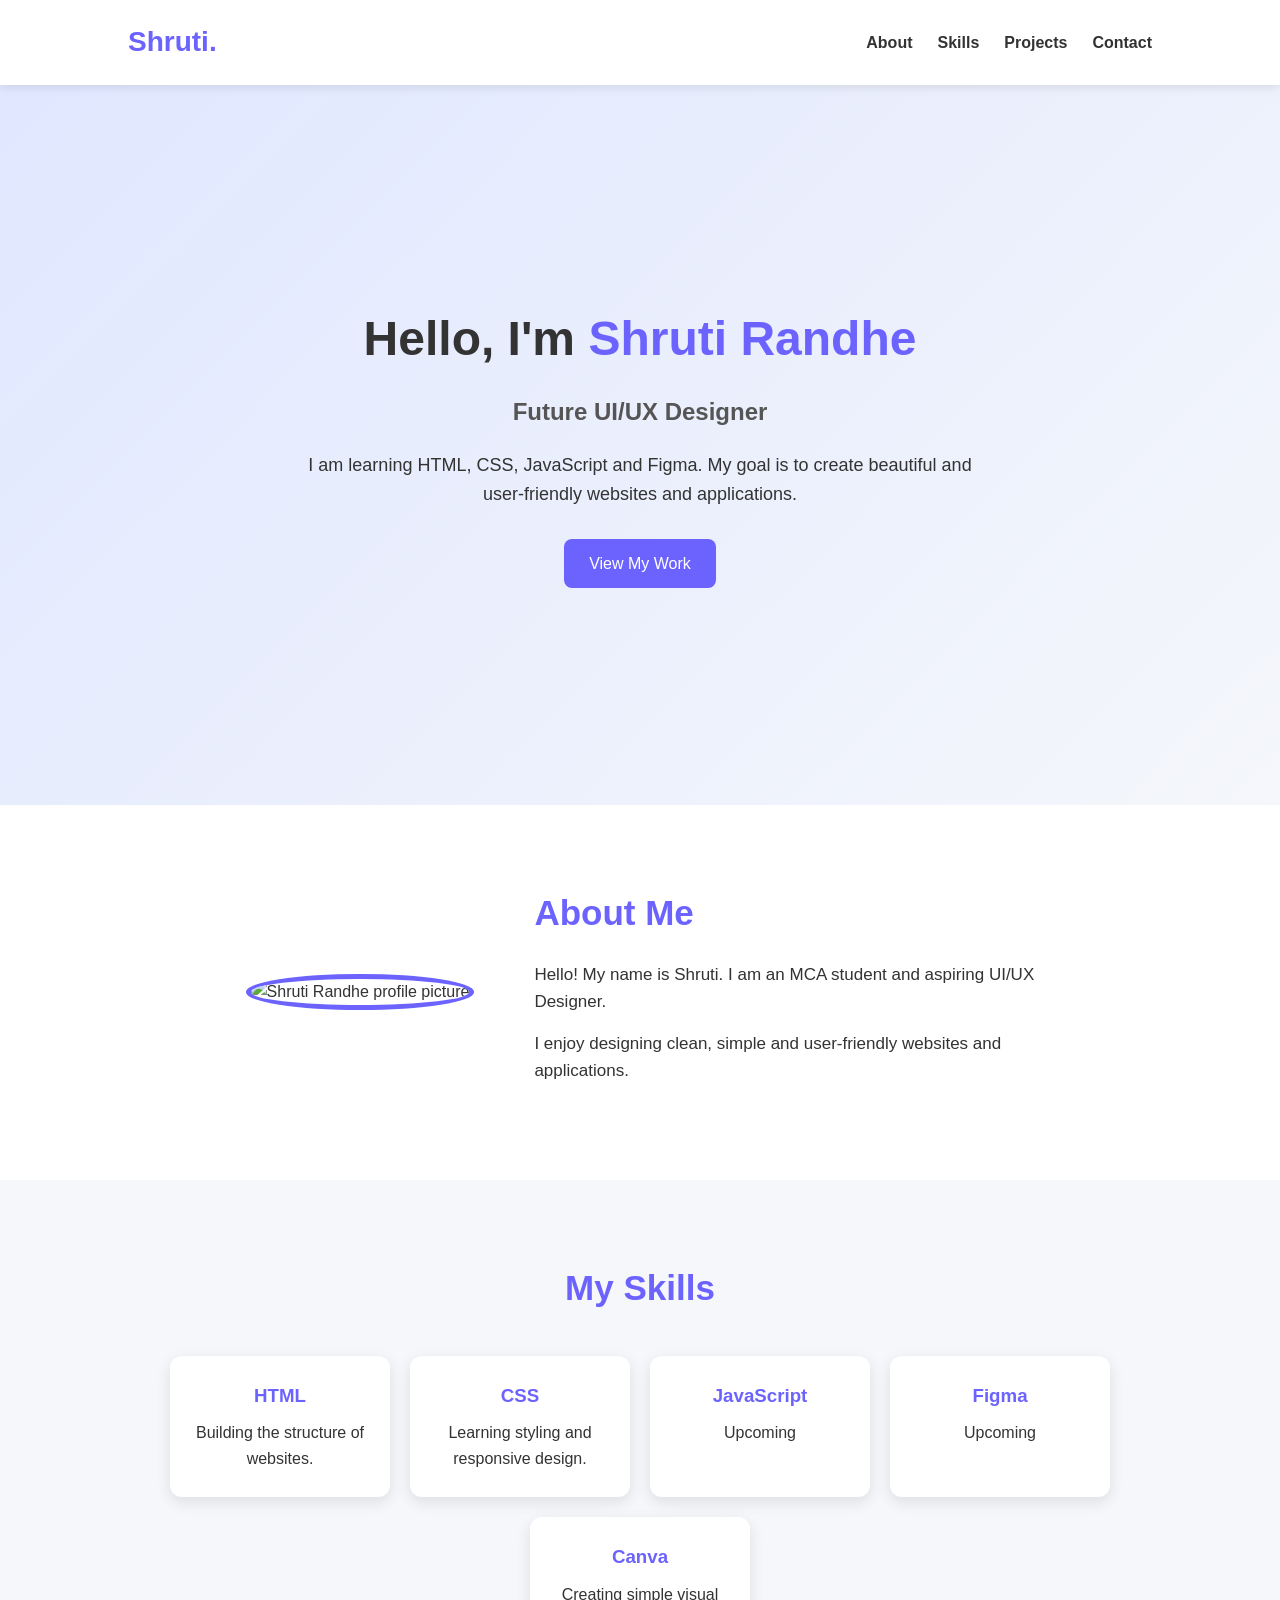
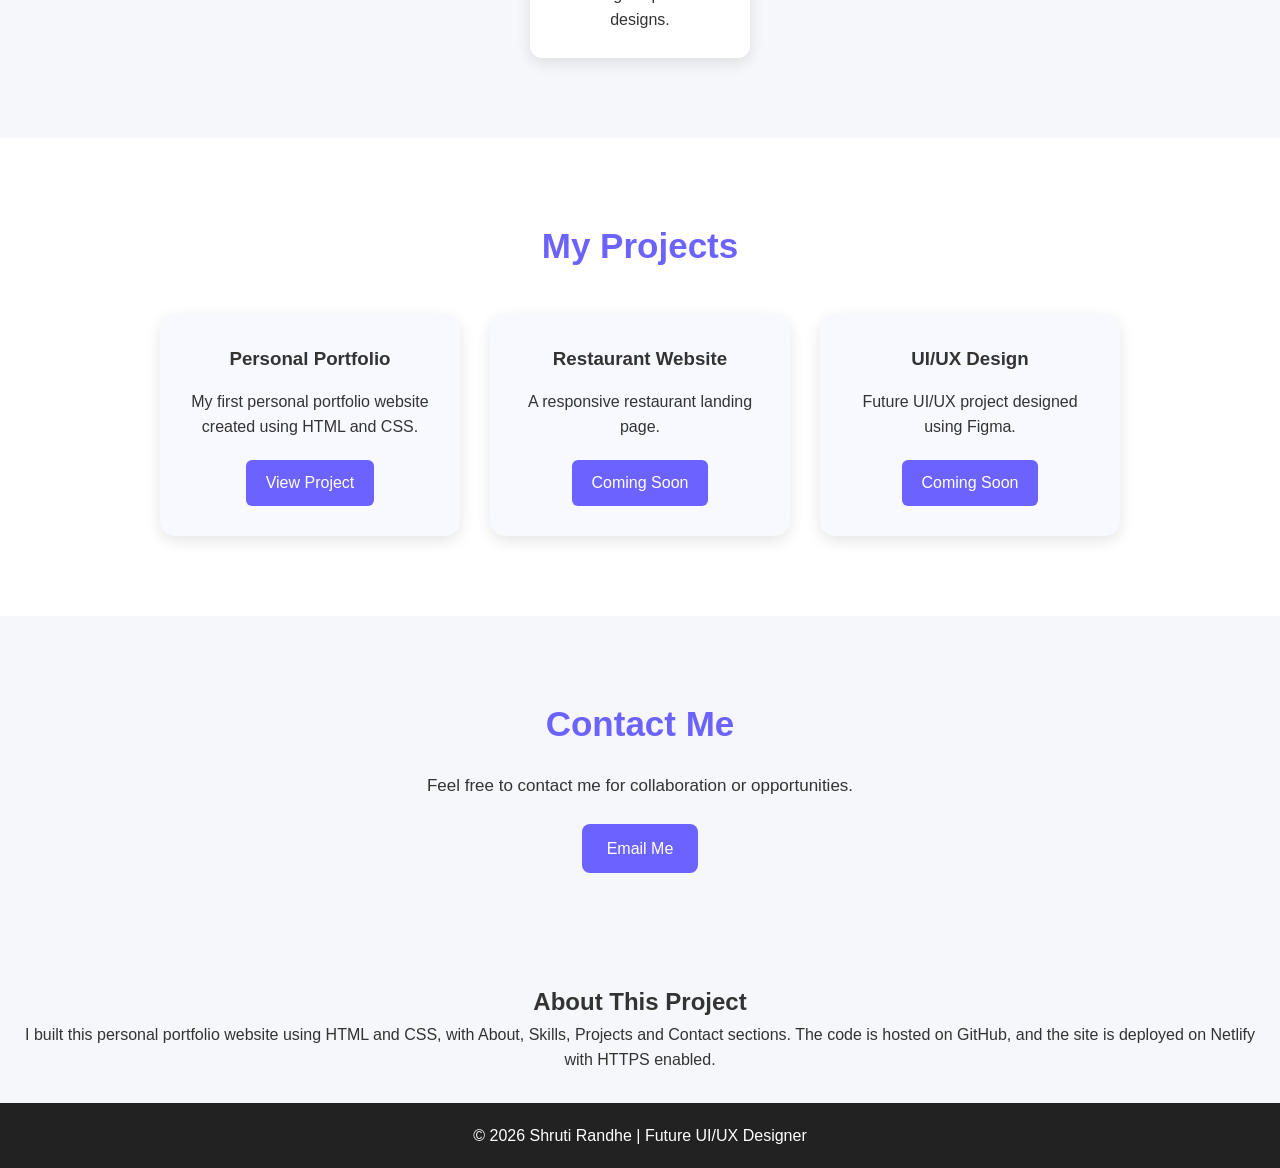
==== commit 158b116a: "Optimize profile image" ====
--- a/index.html
+++ b/index.html
@@ -82,7 +82,7 @@
         <section id="about" class="about">
 
             <div class="about-image">
-                <img src="profile.jpg" alt="Shruti Randhe profile picture">
+                <img src="profile.WebP" alt="Shruti Randhe profile picture">
             </div>
 
             <div class="about-content">
